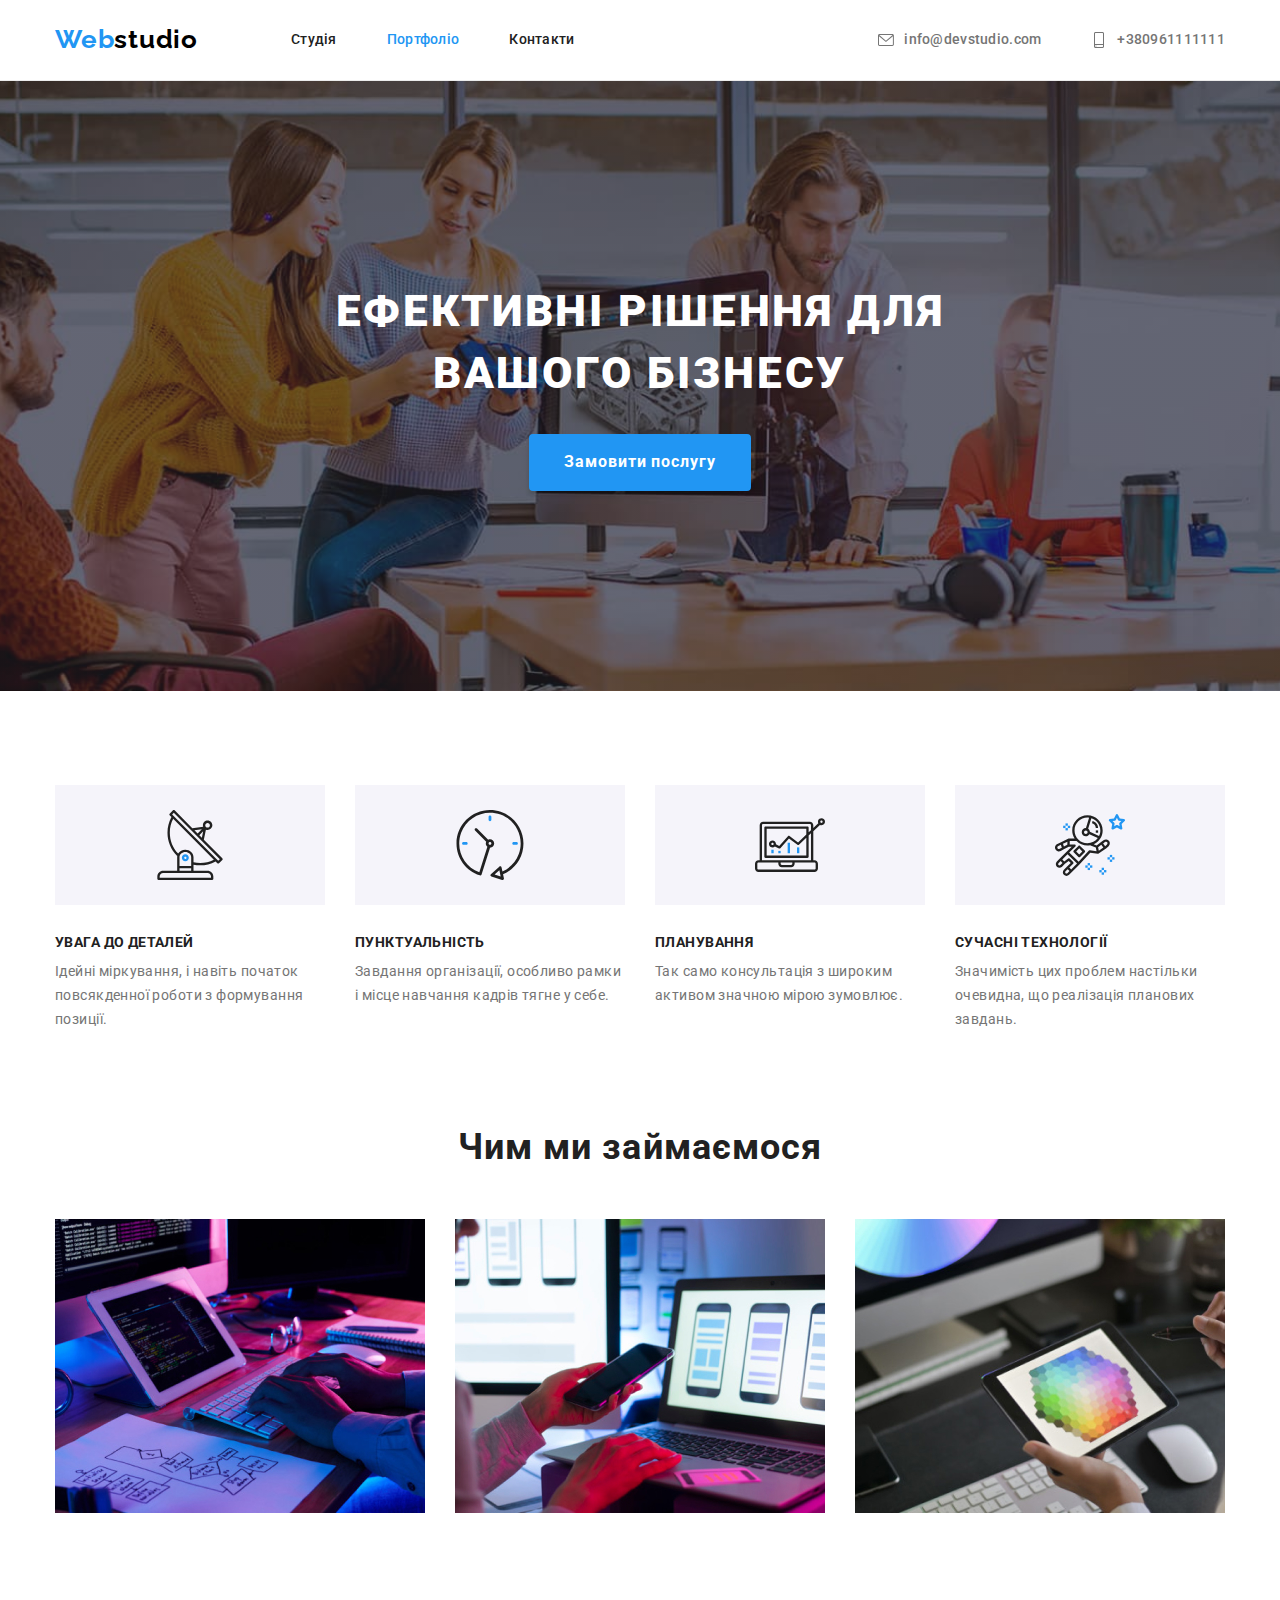
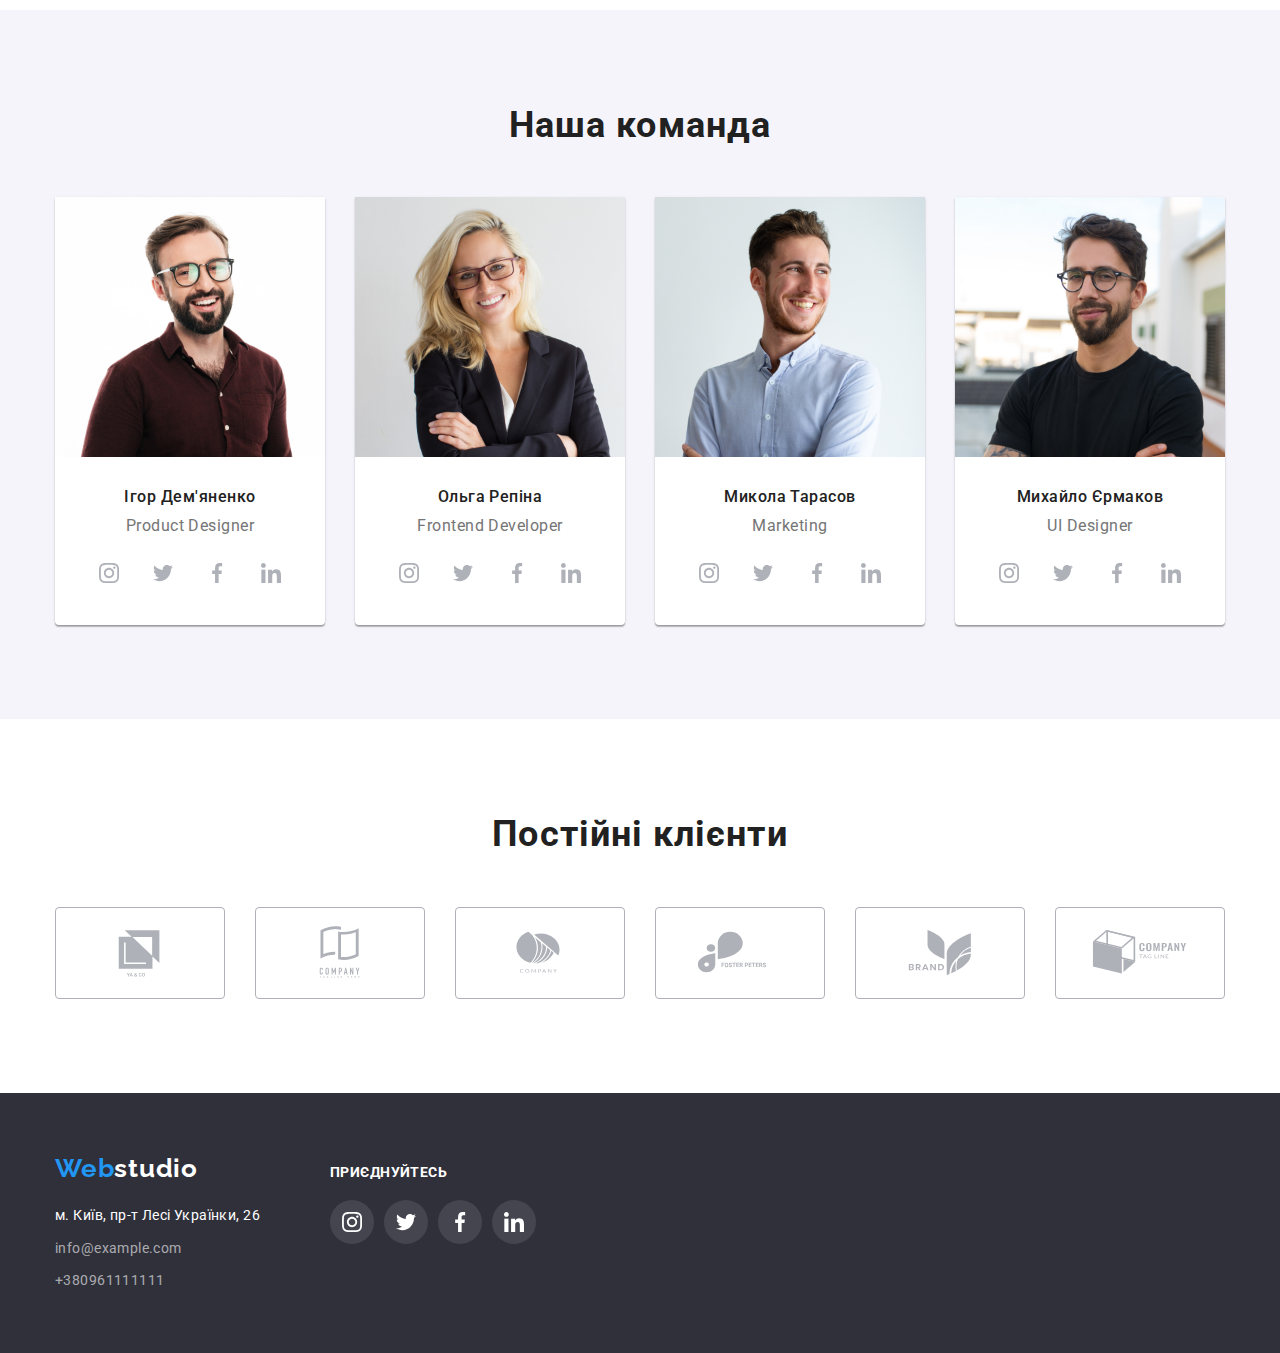
==== index.html @ 51676036 "Переніс дз з дз4" ====
<!DOCTYPE html>
<html lang="uk">
    <head>
        <meta charset="UTF-8" />
        <meta http-equiv="X-UA-Compatible" content="IE=edge" />
        <meta name="viewport" content="width=device-width, initial-scale=1.0" />
        <title>Webstudio</title>
        <link rel="preconnect" href="https://fonts.googleapis.com" />
        <link rel="preconnect" href="https://fonts.gstatic.com" crossorigin />
        <link rel="preconnect" href="https://fonts.googleapis.com">
        <link rel="preconnect" href="https://fonts.gstatic.com" crossorigin>
        <link href="https://fonts.googleapis.com/css2?family=Raleway:wght@700&family=Roboto:wght@400;500;700;900&display=swap"
            rel="stylesheet">
        <link rel="stylesheet" href="https://cdnjs.cloudflare.com/ajax/libs/modern-normalize/1.1.0/modern-normalize.min.css">
        <link href="./styles/style.css" rel="stylesheet" />
    </head>
    <body>
        <!-- Header================================================== -->
        <header class="header">
            <div class="header__container container">
                <nav class="header__nav">
                    <a href="./" class="links logo-link">Web<span class="logo-studio">studio</span>
                    </a>
                    <ul class="header__nav-list">
                        <li class="header__nav-item">
                            <a href="./" class="links header__nav-link">Студія</a>
                        </li>
                        <li class="header__nav-item">
                            <a href="./portfolio.html" class="links header__nav-link curent-link">Портфоліо</a>
                        </li>
                        <li class="header__nav-item">
                            <a href="" class="links header__nav-link">Контакти</a>
                        </li>
                    </ul>
                </nav>
                <ul class="header__contact-list lists">
                    <li class="header__contact-item">
                        <a href="mailto:info@devstudio.com" class="links header__contact-link">
                            <svg width="16px" height="16px" class="header__contact-icon">
                                <use href="./images/icons.svg#mail">
                                </use>
                            </svg>
                            info@devstudio.com</a>
                    </li>
                    <li class="header__contact-item">
                        <a href="tel:+380961111111" class="links header__contact-link">
                            <svg width="16px" height="16px" class="header__contact-icon">
                                <use href="./images/icons.svg#phone"></use>
                            </svg>
                            +380961111111</a>
                    </li>
                </ul>
            </div>
        </header>
        <!--Main content========================================== -->
        <main>
            <!--Order service==================================== -->
            <section class="hero overlay">
                <h1 class="hero__title">Ефективні рішення для <br/> вашого бізнесу</h1>
                <button type="button" class="hero__button">Замовити послугу</button>
            </section>
            <!--Hilites========================================== -->
            <section class="section">
                <h2 class="hilites__main-title visually-hidden">Відмінності</h2>
                <div class="container">
                    <ul class="lists hilites__list">
                        <li class="hilites__item">
                            <div class="hilites__thumb">
                                <svg width="70px" height="70px" class="hilites__icon">
                                    <use href="./images/icons.svg#antenna" ></use>
                                </svg>
                            </div>
                            <h3 class="hilites__title">УВАГА ДО ДЕТАЛЕЙ</h3>
                            <p class="hilites__par">
                                Ідейні міркування, і навіть початок повсякденної роботи з формування позиції.
                            </p>
                        </li>
                        <li class="hilites__item">
                            <div class="hilites__thumb">
                                <svg width="70px" height="70px" class="hilites__icon">
                                    <use href="./images/icons.svg#clock"></use>
                                </svg>
                            </div>
                            <h3 class="hilites__title">ПУНКТУАЛЬНІСТЬ</h3>
                            <p class="hilites__par">
                                Завдання організації, особливо рамки і місце навчання кадрів тягне у себе.
                            </p>
                        </li>
                        <li class="hilites__item">
                            <div class="hilites__thumb">
                                <svg width="70px" height="70px" class="hilites__icon">
                                    <use href="./images/icons.svg#diagram"></use>
                                </svg>
                            </div>
                            <h3 class="hilites__title">ПЛАНУВАННЯ</h3>
                            <p class="hilites__par">
                                Так само консультація з широким активом значною мірою зумовлює.
                            </p>
                        </li>
                        <li class="hilites__item">
                            <div class="hilites__thumb">
                                <svg width="70px" height="70px" class="hilites__icon">
                                    <use href="./images/icons.svg#astronaut"></use>
                                </svg>
                            </div>
                            <h3 class="hilites__title">СУЧАСНІ ТЕХНОЛОГІЇ</h3>
                            <p class="hilites__par">
                                Значимість цих проблем настільки очевидна, що реалізація планових завдань.
                            </p>
                        </li>
                    </ul>
                </div>
            </section>
            <!--Tasks========================================== -->
            <section class="tasks container">
                <h2 class="tasks__title titles">Чим ми займаємося</h2>
                <ul class="tasks__list lists">
                    <li class="tasks__item">
                        <img src="./images/box1.jpg" alt="Розробка програмного забезпечення" width="370"/>
                    </li>
                    <li class="tasks__item">
                        <img src="./images/img.jpg" alt="Тестування мобільного додатку" width="370"/>
                    </li>
                    <li class="tasks__item">
                        <img src="./images/img(1).jpg" alt="Робота з кольором" width="370"/>
                    </li>
                </ul>
            </section>
            <!--Team============================================ -->
            <section class="team__section section">
                <div class="container">
                    <h2 class="team__title titles">Наша команда</h2>
                    <ul class="lists team__list">
                        <li class="team__item">
                            <img class="team__img" src="./images/img(2).jpg" alt="Дизайнер" width="270"/>
                            <div class="team__card">
                                <h3 class="team__member">Ігор Дем'яненко</h3>
                                <p class="par team__member-position" lang="en">Product Designer</p>
                                <ul class="team__socials">
                                    <li class="team__socials-item"><a  class="team__socials-link" href="https://www.instagram.com" target="_blank">
                                        <svg class="team__socials-icon" width="20px" height="20px">
                                            <use href="./images/icons.svg#instagram"></use>
                                        </svg>
                                    </a></li>
                                    <li class="team__socials-item"><a class="team__socials-link" href="https://twitter.com/" target="_blank">
                                        <svg class="team__socials-icon" width="20px" height="20px">
                                            <use href="./images/icons.svg#twitter"></use>
                                        </svg>
                                    </a></li>
                                    <li class="team__socials-item"><a class="team__socials-link" href="https://www.facebook.com/" target="_blank">
                                        <svg class="team__socials-icon" width="20px" height="20px">
                                            <use href="./images/icons.svg#facebook">
                                            </use>
                                        </svg>
                                    </a></li>
                                    <li class="team__socials-item"><a class="team__socials-link" href="https://www.linkedin.com/" target="_blank">
                                        <svg class="team__socials-icon" width="20px" height="20px">
                                            <use href="./images/icons.svg#linkedin"></use>
                                        </svg>
                                    </a></li>
                                </ul>
                            </div>
                        </li>
                        <li class="team__item">
                            <img class="team__img" src="./images/img(3).jpg" alt="Разработчик" width="270"/>
                            <div class="team__card">
                                <h3 class="team__member">Ольга Репіна</h3>
                                <p class="par team__member-position" lang="en">Frontend Developer</p>
                                <ul class="team__socials">
                                    <li class="team__socials-item"><a class="team__socials-link" href="https://www.instagram.com" target="_blank">
                                            <svg class="team__socials-icon" width="20px" height="20px">
                                                <use href="./images/icons.svg#instagram"></use>
                                            </svg>
                                        </a></li>
                                    <li class="team__socials-item"><a class="team__socials-link" href="https://twitter.com/" target="_blank">
                                            <svg class="team__socials-icon" width="20px" height="20px">
                                                <use href="./images/icons.svg#twitter"></use>
                                            </svg>
                                        </a></li>
                                    <li class="team__socials-item"><a class="team__socials-link" href="https://www.facebook.com/" target="_blank">
                                            <svg class="team__socials-icon" width="20px" height="20px">
                                                <use href="./images/icons.svg#facebook">
                                                </use>
                                            </svg>
                                        </a></li>
                                    <li class="team__socials-item"><a class="team__socials-link" href="https://www.linkedin.com/" target="_blank">
                                            <svg class="team__socials-icon" width="20px" height="20px">
                                                <use href="./images/icons.svg#linkedin"></use>
                                            </svg>
                                        </a></li>
                                </ul>
                            </div>
                        </li>
                        <li class="team__item">
                            <img class="team__img" src="./images/img(4).jpg" alt="Маркетолог" width="270"/>
                            <div class="team__card">
                                <h3 class="team__member">Микола Тарасов</h3>
                                <p class="par team__member-position" lang="en">Marketing</p>
                                <ul class="team__socials">
                                    <li class="team__socials-item"><a class="team__socials-link" href="https://www.instagram.com" target="_blank">
                                            <svg class="team__socials-icon" width="20px" height="20px">
                                                <use href="./images/icons.svg#instagram"></use>
                                            </svg>
                                        </a></li>
                                    <li class="team__socials-item"><a class="team__socials-link" href="https://twitter.com/" target="_blank">
                                            <svg class="team__socials-icon" width="20px" height="20px">
                                                <use href="./images/icons.svg#twitter"></use>
                                            </svg>
                                        </a></li>
                                    <li class="team__socials-item"><a class="team__socials-link" href="https://www.facebook.com/" target="_blank">
                                            <svg class="team__socials-icon" width="20px" height="20px">
                                                <use href="./images/icons.svg#facebook">
                                                </use>
                                            </svg>
                                        </a></li>
                                    <li class="team__socials-item"><a class="team__socials-link" href="https://www.linkedin.com/" target="_blank">
                                            <svg class="team__socials-icon" width="20px" height="20px">
                                                <use href="./images/icons.svg#linkedin"></use>
                                            </svg>
                                        </a></li>
                                </ul>
                            </div>
                        </li>
                        <li class="team__item">
                            <img class="team__img" src="./images/img(5).jpg" alt="Дизайнер" width="270"/>
                            <div class="team__card">
                                <h3 class="team__member">Михайло Єрмаков</h3>
                                <p class="par team__member-position" lang="en">UI Designer</p>
                                <ul class="team__socials">
                                    <li class="team__socials-item"><a class="team__socials-link" href="https://www.instagram.com" target="_blank">
                                            <svg class="team__socials-icon" width="20px" height="20px">
                                                <use href="./images/icons.svg#instagram"></use>
                                            </svg>
                                        </a></li>
                                    <li class="team__socials-item"><a class="team__socials-link" href="https://twitter.com/" target="_blank">
                                            <svg class="team__socials-icon" width="20px" height="20px">
                                                <use href="./images/icons.svg#twitter"></use>
                                            </svg>
                                        </a></li>
                                    <li class="team__socials-item"><a class="team__socials-link" href="https://www.facebook.com/" target="_blank">
                                            <svg class="team__socials-icon" width="20px" height="20px">
                                                <use href="./images/icons.svg#facebook">
                                                </use>
                                            </svg>
                                        </a></li>
                                    <li class="team__socials-item"><a class="team__socials-link" href="https://www.linkedin.com/" target="_blank">
                                            <svg class="team__socials-icon" width="20px" height="20px">
                                                <use href="./images/icons.svg#linkedin"></use>
                                            </svg>
                                        </a></li>
                                </ul>
                            </div>
                        </li>
                    </ul>
                </div>
            </section>
            <!-- Clients======================================= -->
            <section class="clients__section section">
                <div class="container">
                    <h2 class="clients__title titles">Постійні клієнти</h2>
                    <ul class="clients__list">
                        <li class="clients__item"><a href="#" target="_blank" class="clients__link">
                            <svg class="clients__logo" width="106" height="60">
                                <use href="./images/icons.svg#logo1"></use>
                            </svg>
                        </a></li>
                        <li class="clients__item"><a href="#" target="_blank" class="clients__link">
                            <svg class="clients__logo" width="106" height="60">
                                <use href="./images/icons.svg#logo2"></use>
                            </svg>
                        </a></li>
                        <li class="clients__item"><a href="#" target="_blank" class="clients__link">
                            <svg class="clients__logo" width="106" height="60">
                                <use href="./images/icons.svg#logo3"></use>
                            </svg>
                        </a></li>
                        <li class="clients__item"><a href="#" target="_blank" class="clients__link">
                            <svg class="clients__logo" width="106" height="60">
                                <use href="./images/icons.svg#logo4"></use>
                            </svg>
                        </a></li>
                        <li class="clients__item"><a href="#" target="_blank" class="clients__link">
                            <svg class="clients__logo" width="106" height="60">
                                <use href="./images/icons.svg#logo5"></use>
                            </svg>
                        </a></li>
                        <li class="clients__item"><a href="#" target="_blank" class="clients__link">
                            <svg class="clients__logo" width="106" height="60">
                                <use href="./images/icons.svg#logo6"></use>
                            </svg>
                        </a></li>
                    </ul>
                </div>

            </section>
        </main>
        <!--Footer=========================================== -->
        <footer class="footer">
            <div class="container footer__container">
                <div class="footer__adress">
                    <a href="./" class="links logo-link footer__logo">
                        <span class="logo-web">Web</span><span class="footer-studio">studio</span>
                    </a>
                    <address>
                        <ul>
                            <li class="footer__item">
                                <a href="https://www.google.com.ua/maps" target="_blank" rel="noopener noreferrer"
                                    class="links address footer__contact footer__contact-adress">м. Київ, пр-т Лесі Українки, 26</a>
                            </li>
                            <li class="footer__item">
                                <a href="mailto:info@example.com" class="links footer__contact">info@example.com</a>
                            </li>
                            <li class="footer__item">
                                <a href="tel:+380961111111" class="links footer__contact">+380961111111</a>
                            </li>
                        </ul>
                    </address>
                </div>
                <div class="footer__socials">
                    <p class="socials__title">приєднуйтесь</p>
                    <ul class="footer__social-list">
                        <li class="footer__socials-item"><a class="footer__socials-link" href="https://www.instagram.com" target="_blank">
                                <svg class="footer__socials-icon" width="20px" height="20px">
                                    <use href="./images/icons.svg#instagram"></use>
                                </svg>
                            </a></li>
                        <li class="footer__socials-item"><a class="footer__socials-link" href="https://twitter.com/" target="_blank">
                                <svg class="footer__socials-icon" width="20px" height="20px">
                                    <use href="./images/icons.svg#twitter"></use>
                                </svg>
                            </a></li>
                        <li class="footer__socials-item"><a class="footer__socials-link" href="https://www.facebook.com/" target="_blank">
                                <svg class="footer__socials-icon" width="20px" height="20px">
                                    <use href="./images/icons.svg#facebook">
                                    </use>
                                </svg>
                            </a></li>
                        <li class="footer__socials-item"><a class="footer__socials-link" href="https://www.linkedin.com/" target="_blank">
                                <svg class="footer__socials-icon" width="20px" height="20px">
                                    <use href="./images/icons.svg#linkedin"></use>
                                </svg>
                            </a></li>
                    </ul>

                </div>
            </div>
        </footer>
    </body>
</html>
---- styles/style.css ----
/* Colors
primary background-color: #fff;
secondary background-color: #F5F4FA;
footer background-color: #2F303A;
titles color: #212121;
main text color: #757575;
acent color: #2196F3;


 */
:root {
    --main-font: "Roboto";
    --second-font: "Raleway";
    --titles-color: #212121;
    --acent-color: #2196F3;
    --text-color: #757575;
    --grey-color: #F5F4FA;
    --footer-color: #2F303A;
    --white-color: #ffffff;
    --black-color: #000000;
    --logo-gray: #AFB1B8;
    
    


}

body {
    background-color: var(--white-color);
    font-family: var(--main-font), sans-serif;
    color: var(--titles-color);
    padding: 0;
    margin: 0;
    font-weight: 400;
    font-size: 14px;
    
    
}

h1, h2, h3, h4, h5, h6 {
    margin: 0;
}

p {
    margin: 0;
    
}

.links {
    text-decoration: none;
}

ul {
    list-style: none;
    margin: 0;
    padding: 0;
}

.container {
    max-width: 1200px;
    margin: 0 auto;
    padding: 0 15px;

    
}

.section {
    padding-top: 94px;
    padding-bottom: 94px;
}

.visually-hidden {
    position: absolute;
    width: 1px;
    height: 1px;
    margin: -1px;
    border: 0;
    padding: 0;
    clip: rect(0 0 0 0);
    overflow: hidden;
}

/* Header ==================================*/

.header {
    border-bottom: 1px solid #ECECEC;
}

.header__container {
    display: flex;
    align-items: center;
    padding-top: 24px;
    padding-bottom: 25px;
    justify-content: space-between;
}

.header__nav {
    display: flex;
    align-items: center;
}

.header__nav-list {
    display: flex;
    margin-right: 302px;
}

.header__contact-list {
    display: flex;
    
}



.logo-link {
    font-family: var(--second-font);
    font-weight: 700;
    font-size: 26px;
    line-height: 1.2;
    letter-spacing: 0.03em;
    color: var(--acent-color);
    margin-right: 93px;
    
}


.logo-studio {
    color: var(--black-color);
    

}

.logo-link:hover *, .logo-link:focus * {
    color: var(--acent-color);

}



.header__nav-link {
    font-weight: 500;
    font-size: 14px;
    line-height: 1.1;
    letter-spacing: 0.02em;
    color: var(--titles-color);
    
    
}

.header__nav-item:not(:last-child) {
    margin-right: 50px;
}

.header__nav-link:hover, .header__nav-link:focus {
    color: var(--acent-color);
}

.curent-link {
    color: var(--acent-color);
}

.curent-link:hover, .curent-link:focus {
    color: var(--titles-color);
}

.header__contact-item:not(:last-child) {
    margin-right: 50px;
}

.header__contact-item {
    
}

.header__contact-link {
    font-weight: 500;
    font-size: 14px;
    line-height: 1.1;
    letter-spacing: 0.02em;
    color: var(--text-color);
    display: flex;
    align-items: center;

}

.header__contact-icon {
    display: inline-block;
    margin-right: 10px;
    fill: currentColor;
}

.header__contact-link:hover, .header__contact-link:focus {
    color: var(--acent-color);
}

/* Main================================== */
/* Order service========================= */

.hero {
    padding: 200px 0px 200px 0px;
    background-color: #C4C4C4;
    
}

.overlay {
    background-image: linear-gradient(0deg, rgba(47, 48, 58, 0.4), rgba(47, 48, 58, 0.4)), url(../images/heroimg.jpg);
    max-width: 1600px;
    margin-left: auto;
    margin-right: auto;
    background-size: cover;
    background-position: center;

}


.hero__title {
    font-weight: 900;
    font-size: 44px;
    line-height: 1.4;
    text-align: center;
    letter-spacing: 0.06em;
    text-transform: uppercase;
    color: var(--white-color);
    margin: 0px 0px 30px 0px;
}

.hero__button {
    background: var(--acent-color);
    border: solid;
    border-radius: 4px;
    border-color: var(--acent-color);
    color: var(--white-color);
    padding: 10px 32px;
    cursor: pointer;
    font-family: inherit;
    font-weight: 700;
    font-size: 16px;
    line-height: 1.9;
    letter-spacing: 0.06em;
    box-shadow: 0px 4px 4px rgba(0, 0, 0, 0.15);
    transition: all 0.3s ease-out;
    display: block;
    margin: 0 auto;
}

.hero__button:hover, .hero__button:focus {
    background-color: transparent;
    color: var(--acent-color);

}

.hero__button:active {
    color: var(--white-color);
    border-color: var(--white-color);
}

/* Hilites=============================== */



.hilites__list {
    display: flex;
}

.hilites__item {
    width: 270px;
}

.hilites__item:not(:last-child) {
    margin-right: 30px;
}

.hilites__thumb {
    background-color: var(--grey-color);
    height: 120px;
    margin-bottom: 30px;
    display: flex;
    align-items: center;
    justify-content: center;


}

.hilites__icon {


}

.hilites__title {
    font-weight: 700;
    font-size: 14px;
    line-height: 1.1;
    letter-spacing: 0.03em;
    text-transform: uppercase;
    color: var(--titles-color);
    margin: 0px 0px 10px 0px;
}

.hilites__par {
    line-height: 1.7;
    letter-spacing: 0.03em;
    color: var(--text-color);
   
}

/* Tasks=============================== */

.titles {
    font-weight: 700;
    font-size: 36px;
    line-height: 1.2;
    text-align: center;
    letter-spacing: 0.03em;
    color: var(--titles-color);
    margin: 0px 0px 50px 0px;
}

.tasks__list {
    display: flex;
    justify-content: space-between;
    padding-bottom: 94px;

}

/* Team================================ */

.team__section {
    background-color: var(--grey-color);
}

.team__list {
    display: flex;
    justify-content: space-between;
}

.team__item {
    background-color: var(--white-color);
    box-shadow: 0px 1px 3px rgba(0, 0, 0, 0.12), 0px 1px 1px rgba(0, 0, 0, 0.14), 0px 2px 1px rgba(0, 0, 0, 0.2);
    border-radius: 0px 0px 4px 4px;
}

.team__img {
    display: block;
}

.team__card {
    padding: 30px 32px;
    
}

.team__member {
    font-weight: 500;
    font-size: 16px;
    line-height: 1.2;
    text-align: center;
    letter-spacing: 0.03em;
    color: var(--titles-color);
    margin: 0px 0px 10px 0px;

}

.team__member-position {
    font-size: 16px;
    line-height: 1.2;
    text-align: center;
    letter-spacing: 0.03em;
    color: var(--text-color);
    margin-bottom: 16px;
}

.team__socials {
    display: flex;
}

.team__socials-link {
    display: block;
    width: 44px;
    height: 44px;
    border-radius: 50%;
    background-color: transparent;
    color: var(--text-color);
    padding: 12px;
  
}

.team__socials-item:not(:last-child) {
    margin-right: 10px;
}

.team__socials-icon {
    fill: var(--logo-gray);
}

.team__socials-link:hover,
.team__socials-link:focus {
    background-color: var(--acent-color);
}

.team__socials-link:hover .team__socials-icon,
.team__socials-link:focus .team__socials-icon {
    fill: var(--white-color);
}

/* Clients============================ */

.clients__list {
    display: flex;
    justify-content: space-between;
}



.clients__link {
    display: block;
    width: 170px;
    height: 92px;
    border: 1px solid var(--logo-gray);
    border-radius: 4px;
    display: flex;
    align-items: center;
    justify-content: center;
}

.clients__logo {
    fill: var(--logo-gray);

}

.clients__link:hover, .clients__link:focus {
    border-color: var(--acent-color);
}

.clients__link:hover .clients__logo,
.clients__link:focus .clients__logo {
    fill: var(--acent-color);
}





/* Footer================================ */

.footer {
    background-color: var(--footer-color);
    padding: 60px 0;

}

.footer-studio {
    color: var(--white-color);
}

.footer__logo {
    display: inline-block;
    margin: 0px 0px 20px 0px;
}

.footer__logo:hover *, .footer__logo:focus * {
    color: var(--acent-color);
}

.footer__item:not(:last-child) {

    margin-bottom: 9px;
}

.footer__contact {
    font-weight: 400;
    font-style: normal;
    font-size: 14px;
    line-height: 1.7;
    letter-spacing: 0.03em;
    color: rgba(255, 255, 255, 0.6);
}

.footer__contact-adress {
    color: var(--white-color);
}

.footer__contact:hover, .footer__contact:focus {
    color: var(--acent-color);
}

.footer__container {
    display: flex;
    align-items: baseline;
}

.footer__adress {
    margin-right: 70px;
}

.socials__title {
    font-weight: 700;
    font-size: 14px;
    line-height: 1.1;
    letter-spacing: 0.03em;
    text-transform: uppercase;
    color: var(--white-color);
    margin-bottom: 20px;
}

.footer__socials {
    display: flex;
    flex-direction: column;
    
}

.footer__social-list {
    display: flex;
}

.footer__socials-icon {
    fill: var(--white-color);
}

.footer__socials-link {
    display: block;
        width: 44px;
        height: 44px;
        border-radius: 50%;
        background-color: rgba(255, 255, 255, 0.1);
        color: var(--text-color);
        padding: 12px;
}

.footer__socials-item:not(:last-child) {
    margin-right: 10px;

}

.footer__socials-link:hover, .footer__socials-link:focus {
    background-color: var(--acent-color);
}




/* Portfolio Page========================= */



.portfolio__btn-list {
    display: flex;
    align-items: center;
    justify-content: center;
    margin-bottom: 50px;
}

.btn-list__item:not(:last-child) {
    margin-right: 8px;
}

.portfolio__button {
    background: var(--grey-color);
    border-radius: 4px;
    border: none;
    font-family: inherit;
    font-weight: 500;
    font-size: 16px;
    line-height: 1.6;
    text-align: center;
    letter-spacing: 0.03em;
    color: var(--titles-color);
    padding: 6px 22px;
    transition: all 0.3s ease-out;
    cursor: pointer;
}

.portfolio__button:hover, .portfolio__button:focus {
    background: var(--acent-color);
    box-shadow: 0px 3px 1px rgba(0, 0, 0, 0.1), 0px 1px 2px rgba(0, 0, 0, 0.08), 0px 2px 2px rgba(0, 0, 0, 0.12);
    border-radius: 4px;
    color: var(--white-color);
}

.portfolio__button:active {
    background-color: var(--grey-color);
    color: var(--acent-color);
    
}

/* Works ===================== */

.works {
    display: flex;
    flex-wrap: wrap;
    justify-content: center;
    gap: 30px;
    flex-basis: calc((100% - 60px) / 3);
    
}

.works__item:hover {
    box-shadow: 0px 1px 1px rgba(0, 0, 0, 0.12), 0px 4px 4px rgba(0, 0, 0, 0.06), 1px 4px 6px rgba(0, 0, 0, 0.16);
}



.works__image {
    display: block;
}

.works__card {
    padding: 20px 24px;
    border-left: 1px solid #EEEEEE;
    border-right: 1px solid #EEEEEE;
    border-bottom: 1px solid #EEEEEE;
}

.works__title {
    font-weight: 700;
    font-size: 18px;
    line-height: 2;
    letter-spacing: 0.06em;
    color: var(--titles-color);
    margin: 0px 0px 4px 0px;

}

.works__text {
    font-size: 16px;
    line-height: 1.9;
    letter-spacing: 0.03em;
    color: var(--text-color);
    
}
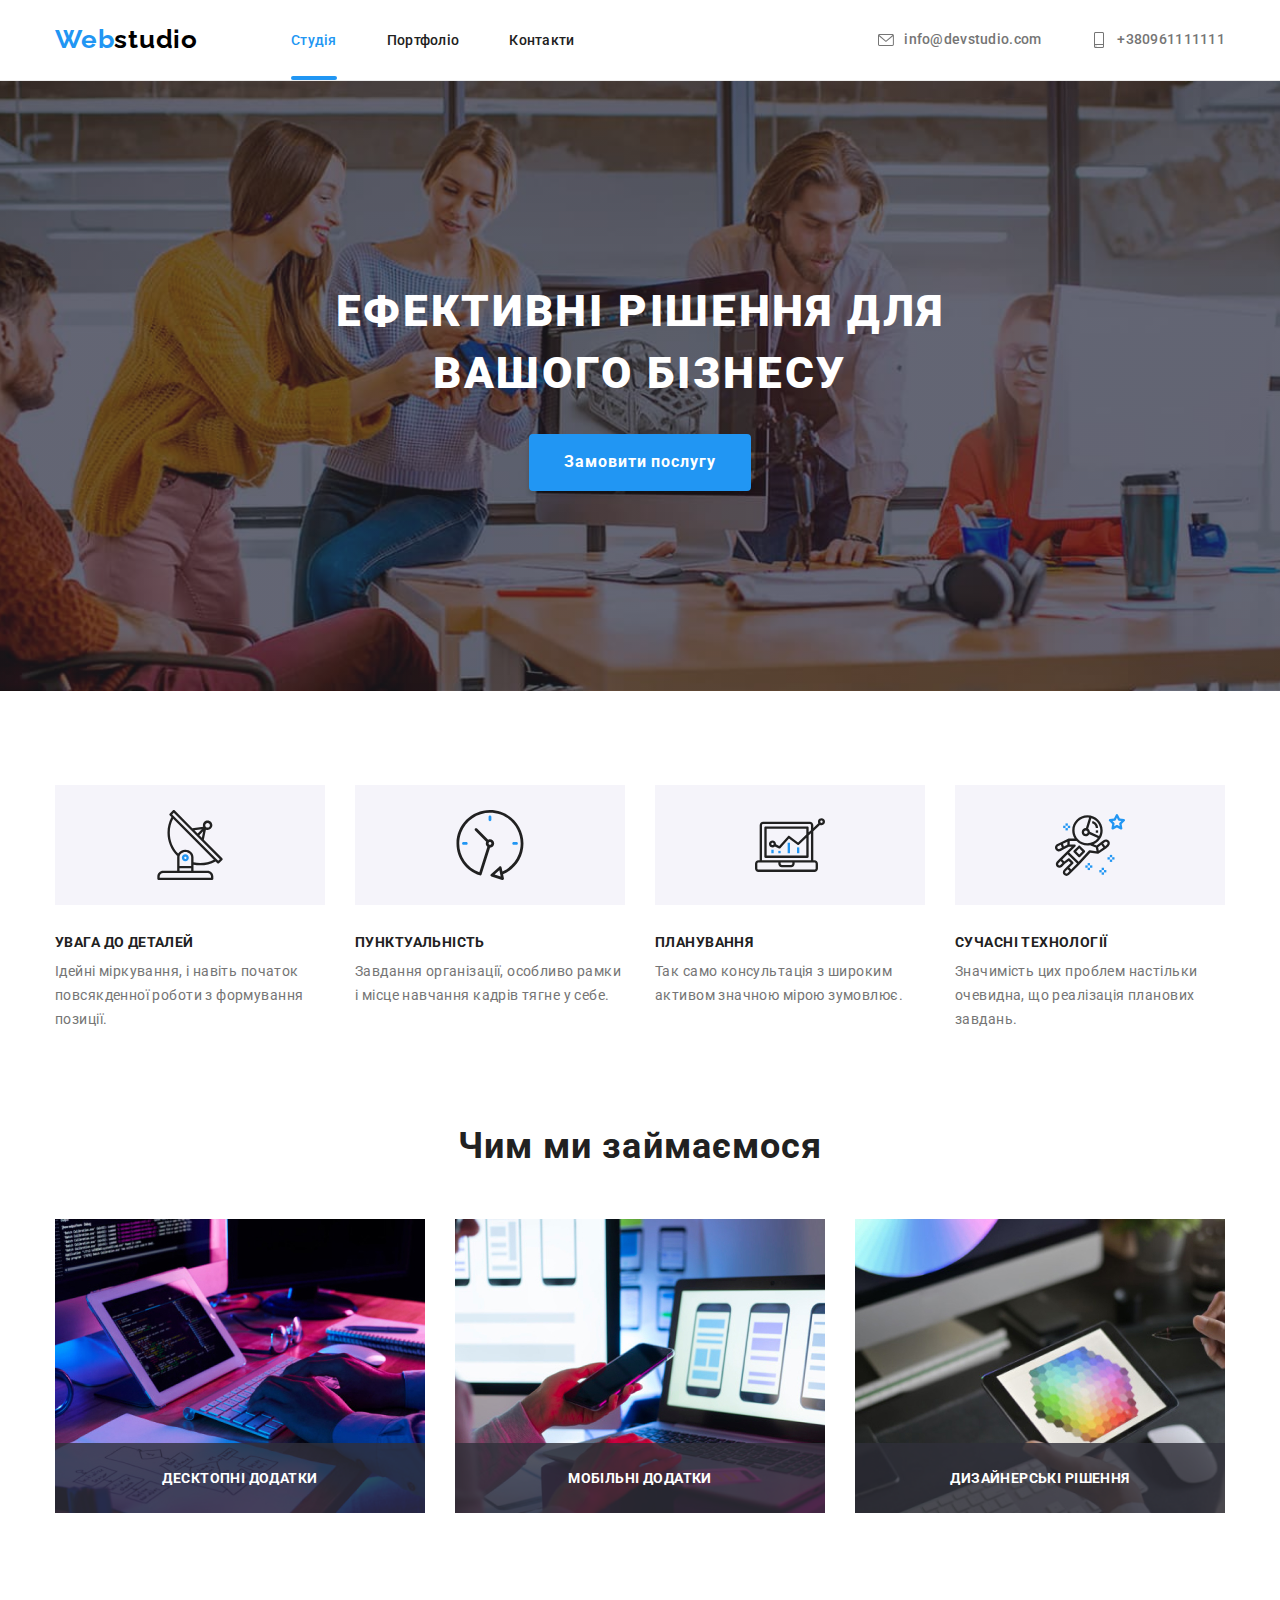
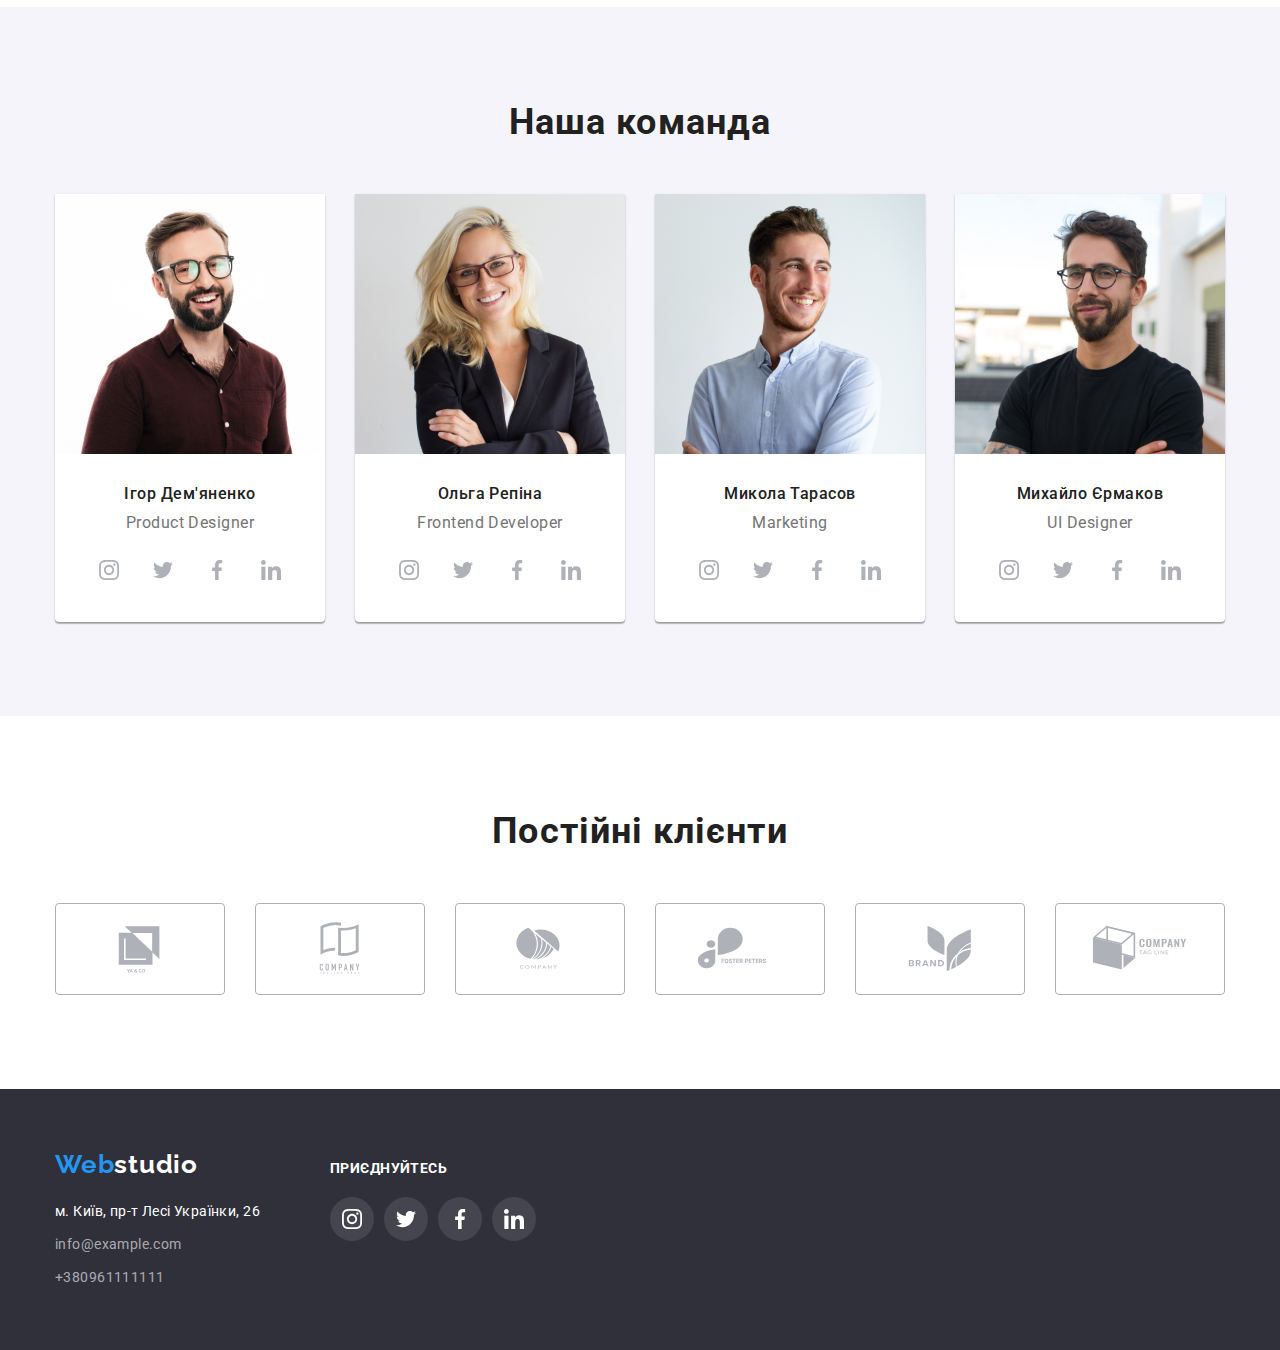
==== commit 9f9d0085: "5дз без анімацій" ====
--- a/index.html
+++ b/index.html
@@ -22,11 +22,11 @@
                     <a href="./" class="links logo-link">Web<span class="logo-studio">studio</span>
                     </a>
                     <ul class="header__nav-list">
+                        <li class="header__nav-item ">
+                            <a href="./" class="links header__nav-link curent-link">Студія</a>
+                        </li>
                         <li class="header__nav-item">
-                            <a href="./" class="links header__nav-link">Студія</a>
-                        </li>
-                        <li class="header__nav-item">
-                            <a href="./portfolio.html" class="links header__nav-link curent-link">Портфоліо</a>
+                            <a href="./portfolio.html" class="links header__nav-link ">Портфоліо</a>
                         </li>
                         <li class="header__nav-item">
                             <a href="" class="links header__nav-link">Контакти</a>
@@ -56,8 +56,8 @@
         <main>
             <!--Order service==================================== -->
             <section class="hero overlay">
-                <h1 class="hero__title">Ефективні рішення для <br/> вашого бізнесу</h1>
-                <button type="button" class="hero__button">Замовити послугу</button>
+                <h1 class="hero__title">Ефективні рішення для вашого бізнесу</h1>
+                <button type="button" class="hero__button" data-modal-open>Замовити послугу</button>
             </section>
             <!--Hilites========================================== -->
             <section class="section">
@@ -116,18 +116,30 @@
                 <h2 class="tasks__title titles">Чим ми займаємося</h2>
                 <ul class="tasks__list lists">
                     <li class="tasks__item">
-                        <img src="./images/box1.jpg" alt="Розробка програмного забезпечення" width="370"/>
+                        <div class="tasks__overlay">
+                            <h3 class="tasks__overlay-title">Десктопні додатки</h3>
+                        </div>
+                        <img class="tasks__img" src="./images/box1.jpg" alt="Розробка програмного забезпечення" width="370"/>
+                        
                     </li>
                     <li class="tasks__item">
-                        <img src="./images/img.jpg" alt="Тестування мобільного додатку" width="370"/>
+                        <div class="tasks__overlay">
+                            <h3 class="tasks__overlay-title">Мобільні додатки</h3>
+                        </div>
+                        <img class="tasks__img" src="./images/img.jpg" alt="Тестування мобільного додатку" width="370"/>
+                        
                     </li>
                     <li class="tasks__item">
-                        <img src="./images/img(1).jpg" alt="Робота з кольором" width="370"/>
+                        <div class="tasks__overlay">
+                            <h3 class="tasks__overlay-title">Дизайнерські рішення</h3>
+                        </div>
+                        <img class="tasks__img" src="./images/img(1).jpg" alt="Робота з кольором" width="370"/>
+                        
                     </li>
                 </ul>
             </section>
             <!--Team============================================ -->
-            <section class="team__section section">
+            <section class="section team__section">
                 <div class="container">
                     <h2 class="team__title titles">Наша команда</h2>
                     <ul class="lists team__list">
@@ -345,5 +357,17 @@
                 </div>
             </div>
         </footer>
+        <!-- Modal============================================ -->
+        <div class="backdrop is-hidden" data-modal>
+            <div class="modal">
+                <button class="closebtn" type="button" data-modal-close>
+                    <svg class="closebtn-icon" width="18px" height="18px">
+                        <use href="./images/icons.svg#closebtn"></use>
+                    </svg>
+                </button>
+                
+            </div>
+        </div>
+<script src="./js/modal.js"></script>
     </body>
 </html>
--- a/styles/style.css
+++ b/styles/style.css
@@ -9,20 +9,16 @@
 
  */
 :root {
-    --main-font: "Roboto";
-    --second-font: "Raleway";
+    --main-font: 'Roboto';
+    --second-font: 'Raleway';
     --titles-color: #212121;
-    --acent-color: #2196F3;
+    --acent-color: #2196f3;
     --text-color: #757575;
-    --grey-color: #F5F4FA;
-    --footer-color: #2F303A;
+    --grey-color: #f5f4fa;
+    --footer-color: #2f303a;
     --white-color: #ffffff;
     --black-color: #000000;
-    --logo-gray: #AFB1B8;
-    
-    
-
-
+    --logo-gray: #afb1b8;
 }
 
 body {
@@ -33,17 +29,71 @@
     margin: 0;
     font-weight: 400;
     font-size: 14px;
-    
-    
-}
-
-h1, h2, h3, h4, h5, h6 {
+}
+
+/* сброс 
+ html {
+     box-sizing: border-box;
+ }
+
+ *,
+ *::before,
+ *::after {
+ box-sizing: inherit;
+ h1,
+ h2,
+ h3,
+ h4,
+ h5,
+ h6,
+ p {
+ margin: 0;
+ }
+
+ ul,
+ ol {
+ margin: 0;
+ padding-left: 0;
+ }
+
+ button {
+ cursor: pointer;
+ }
+
+ img {
+ display: block;
+ max-width: 100%;
+ height: auto;
+ }
+
+ .visually-hidden {
+ position: absolute;
+ white-space: nowrap;
+ width: 1px;
+ height: 1px;
+ overflow: hidden;
+ border: 0;
+ padding: 0;
+ clip: rect(0 0 0 0);
+ clip-path: inset(50%);
+ margin: -1px;
+ }  */
+
+h1,
+h2,
+h3,
+h4,
+h5,
+h6 {
     margin: 0;
 }
 
 p {
     margin: 0;
-    
+}
+
+button {
+    cursor: pointer;
 }
 
 .links {
@@ -60,8 +110,6 @@
     max-width: 1200px;
     margin: 0 auto;
     padding: 0 15px;
-
-    
 }
 
 .section {
@@ -83,15 +131,15 @@
 /* Header ==================================*/
 
 .header {
-    border-bottom: 1px solid #ECECEC;
+    border-bottom: 1px solid #ececec;
 }
 
 .header__container {
     display: flex;
-    align-items: center;
-    padding-top: 24px;
-    padding-bottom: 25px;
+
+    align-items: center;
     justify-content: space-between;
+    min-height: 80px;
 }
 
 .header__nav {
@@ -101,17 +149,14 @@
 
 .header__nav-list {
     display: flex;
-    margin-right: 302px;
 }
 
 .header__contact-list {
     display: flex;
-    
-}
-
-
+}
 
 .logo-link {
+    display: block;
     font-family: var(--second-font);
     font-weight: 700;
     font-size: 26px;
@@ -119,22 +164,16 @@
     letter-spacing: 0.03em;
     color: var(--acent-color);
     margin-right: 93px;
-    
-}
-
+}
 
 .logo-studio {
     color: var(--black-color);
-    
-
-}
-
-.logo-link:hover *, .logo-link:focus * {
-    color: var(--acent-color);
-
-}
-
-
+}
+
+.logo-link:hover *,
+.logo-link:focus * {
+    color: var(--acent-color);
+}
 
 .header__nav-link {
     font-weight: 500;
@@ -142,15 +181,18 @@
     line-height: 1.1;
     letter-spacing: 0.02em;
     color: var(--titles-color);
-    
-    
+}
+
+.header__nav-item {
+    position: relative;
 }
 
 .header__nav-item:not(:last-child) {
     margin-right: 50px;
 }
 
-.header__nav-link:hover, .header__nav-link:focus {
+.header__nav-link:hover,
+.header__nav-link:focus {
     color: var(--acent-color);
 }
 
@@ -158,16 +200,24 @@
     color: var(--acent-color);
 }
 
-.curent-link:hover, .curent-link:focus {
+.curent-link::after {
+    content: '';
+    position: absolute;
+    bottom: -32px;
+    display: block;
+    height: 4px;
+    width: 100%;
+    border-radius: 2px;
+    background-color: var(--acent-color);
+}
+
+.curent-link:hover,
+.curent-link:focus {
     color: var(--titles-color);
 }
 
 .header__contact-item:not(:last-child) {
     margin-right: 50px;
-}
-
-.header__contact-item {
-    
 }
 
 .header__contact-link {
@@ -178,7 +228,6 @@
     color: var(--text-color);
     display: flex;
     align-items: center;
-
 }
 
 .header__contact-icon {
@@ -187,7 +236,8 @@
     fill: currentColor;
 }
 
-.header__contact-link:hover, .header__contact-link:focus {
+.header__contact-link:hover,
+.header__contact-link:focus {
     color: var(--acent-color);
 }
 
@@ -195,21 +245,22 @@
 /* Order service========================= */
 
 .hero {
+    display: flex;
+    flex-direction: column;
     padding: 200px 0px 200px 0px;
-    background-color: #C4C4C4;
-    
+    background-color: #c4c4c4;
+    align-items: center;
 }
 
 .overlay {
-    background-image: linear-gradient(0deg, rgba(47, 48, 58, 0.4), rgba(47, 48, 58, 0.4)), url(../images/heroimg.jpg);
+    background-image: linear-gradient(0deg, rgba(47, 48, 58, 0.4), rgba(47, 48, 58, 0.4)),
+        url(../images/heroimg.jpg);
     max-width: 1600px;
     margin-left: auto;
     margin-right: auto;
     background-size: cover;
     background-position: center;
-
-}
-
+}
 
 .hero__title {
     font-weight: 900;
@@ -219,7 +270,8 @@
     letter-spacing: 0.06em;
     text-transform: uppercase;
     color: var(--white-color);
-    margin: 0px 0px 30px 0px;
+    margin-bottom: 30px;
+    max-width: 696px;
 }
 
 .hero__button {
@@ -241,10 +293,10 @@
     margin: 0 auto;
 }
 
-.hero__button:hover, .hero__button:focus {
+.hero__button:hover,
+.hero__button:focus {
     background-color: transparent;
     color: var(--acent-color);
-
 }
 
 .hero__button:active {
@@ -253,8 +305,6 @@
 }
 
 /* Hilites=============================== */
-
-
 
 .hilites__list {
     display: flex;
@@ -275,13 +325,6 @@
     display: flex;
     align-items: center;
     justify-content: center;
-
-
-}
-
-.hilites__icon {
-
-
 }
 
 .hilites__title {
@@ -298,7 +341,6 @@
     line-height: 1.7;
     letter-spacing: 0.03em;
     color: var(--text-color);
-   
 }
 
 /* Tasks=============================== */
@@ -317,7 +359,36 @@
     display: flex;
     justify-content: space-between;
     padding-bottom: 94px;
-
+}
+
+.tasks__item {
+    position: relative;
+}
+
+.tasks__img {
+    display: block;
+}
+
+.tasks__overlay {
+    position: absolute;
+    display: flex;
+    align-items: center;
+    justify-content: center;
+    background-color: rgba(47, 48, 58, 0.8);
+    bottom: 0;
+    width: 100%;
+    height: 70px;
+}
+
+.tasks__overlay-title {
+    position: absolute;
+    font-weight: 700;
+    font-size: 14px;
+    line-height: 16px;
+    text-align: center;
+    letter-spacing: 0.03em;
+    text-transform: uppercase;
+    color: var(--white-color);
 }
 
 /* Team================================ */
@@ -333,7 +404,8 @@
 
 .team__item {
     background-color: var(--white-color);
-    box-shadow: 0px 1px 3px rgba(0, 0, 0, 0.12), 0px 1px 1px rgba(0, 0, 0, 0.14), 0px 2px 1px rgba(0, 0, 0, 0.2);
+    box-shadow: 0px 1px 3px rgba(0, 0, 0, 0.12), 0px 1px 1px rgba(0, 0, 0, 0.14),
+        0px 2px 1px rgba(0, 0, 0, 0.2);
     border-radius: 0px 0px 4px 4px;
 }
 
@@ -343,7 +415,6 @@
 
 .team__card {
     padding: 30px 32px;
-    
 }
 
 .team__member {
@@ -354,7 +425,6 @@
     letter-spacing: 0.03em;
     color: var(--titles-color);
     margin: 0px 0px 10px 0px;
-
 }
 
 .team__member-position {
@@ -378,7 +448,6 @@
     background-color: transparent;
     color: var(--text-color);
     padding: 12px;
-  
 }
 
 .team__socials-item:not(:last-child) {
@@ -405,8 +474,6 @@
     display: flex;
     justify-content: space-between;
 }
-
-
 
 .clients__link {
     display: block;
@@ -421,10 +488,10 @@
 
 .clients__logo {
     fill: var(--logo-gray);
-
-}
-
-.clients__link:hover, .clients__link:focus {
+}
+
+.clients__link:hover,
+.clients__link:focus {
     border-color: var(--acent-color);
 }
 
@@ -433,16 +500,11 @@
     fill: var(--acent-color);
 }
 
-
-
-
-
 /* Footer================================ */
 
 .footer {
     background-color: var(--footer-color);
     padding: 60px 0;
-
 }
 
 .footer-studio {
@@ -454,12 +516,12 @@
     margin: 0px 0px 20px 0px;
 }
 
-.footer__logo:hover *, .footer__logo:focus * {
+.footer__logo:hover *,
+.footer__logo:focus * {
     color: var(--acent-color);
 }
 
 .footer__item:not(:last-child) {
-
     margin-bottom: 9px;
 }
 
@@ -476,7 +538,8 @@
     color: var(--white-color);
 }
 
-.footer__contact:hover, .footer__contact:focus {
+.footer__contact:hover,
+.footer__contact:focus {
     color: var(--acent-color);
 }
 
@@ -502,7 +565,6 @@
 .footer__socials {
     display: flex;
     flex-direction: column;
-    
 }
 
 .footer__social-list {
@@ -515,29 +577,24 @@
 
 .footer__socials-link {
     display: block;
-        width: 44px;
-        height: 44px;
-        border-radius: 50%;
-        background-color: rgba(255, 255, 255, 0.1);
-        color: var(--text-color);
-        padding: 12px;
+    width: 44px;
+    height: 44px;
+    border-radius: 50%;
+    background-color: rgba(255, 255, 255, 0.1);
+    color: var(--text-color);
+    padding: 12px;
 }
 
 .footer__socials-item:not(:last-child) {
     margin-right: 10px;
-
-}
-
-.footer__socials-link:hover, .footer__socials-link:focus {
+}
+
+.footer__socials-link:hover,
+.footer__socials-link:focus {
     background-color: var(--acent-color);
 }
 
-
-
-
 /* Portfolio Page========================= */
-
-
 
 .portfolio__btn-list {
     display: flex;
@@ -566,9 +623,11 @@
     cursor: pointer;
 }
 
-.portfolio__button:hover, .portfolio__button:focus {
+.portfolio__button:hover,
+.portfolio__button:focus {
     background: var(--acent-color);
-    box-shadow: 0px 3px 1px rgba(0, 0, 0, 0.1), 0px 1px 2px rgba(0, 0, 0, 0.08), 0px 2px 2px rgba(0, 0, 0, 0.12);
+    box-shadow: 0px 3px 1px rgba(0, 0, 0, 0.1), 0px 1px 2px rgba(0, 0, 0, 0.08),
+        0px 2px 2px rgba(0, 0, 0, 0.12);
     border-radius: 4px;
     color: var(--white-color);
 }
@@ -576,7 +635,6 @@
 .portfolio__button:active {
     background-color: var(--grey-color);
     color: var(--acent-color);
-    
 }
 
 /* Works ===================== */
@@ -587,24 +645,48 @@
     justify-content: center;
     gap: 30px;
     flex-basis: calc((100% - 60px) / 3);
-    
 }
 
 .works__item:hover {
-    box-shadow: 0px 1px 1px rgba(0, 0, 0, 0.12), 0px 4px 4px rgba(0, 0, 0, 0.06), 1px 4px 6px rgba(0, 0, 0, 0.16);
-}
-
-
+    box-shadow: 0px 1px 1px rgba(0, 0, 0, 0.12), 0px 4px 4px rgba(0, 0, 0, 0.06),
+        1px 4px 6px rgba(0, 0, 0, 0.16);
+}
+
+.works__item:hover .works__description {
+    opacity: 1;
+}
 
 .works__image {
     display: block;
+}
+
+.works__thumb {
+    position: relative;
+}
+
+.works__description {
+    position: absolute;
+    left: 0;
+    top: 0;
+    width: 100%;
+    height: 100%;
+    padding: 24px;
+    overflow: hidden;
+    display: block;
+    font-weight: 400;
+    font-size: 18px;
+    line-height: 1.56;
+    letter-spacing: 0.03em;
+    color: var(--white-color);
+    background-color: rgba(33, 150, 243, 0.9);
+    opacity: 0;
 }
 
 .works__card {
     padding: 20px 24px;
-    border-left: 1px solid #EEEEEE;
-    border-right: 1px solid #EEEEEE;
-    border-bottom: 1px solid #EEEEEE;
+    border-left: 1px solid #eeeeee;
+    border-right: 1px solid #eeeeee;
+    border-bottom: 1px solid #eeeeee;
 }
 
 .works__title {
@@ -614,7 +696,6 @@
     letter-spacing: 0.06em;
     color: var(--titles-color);
     margin: 0px 0px 4px 0px;
-
 }
 
 .works__text {
@@ -622,7 +703,56 @@
     line-height: 1.9;
     letter-spacing: 0.03em;
     color: var(--text-color);
-    
-}
-
-
+}
+
+/* Modal============================= */
+
+.backdrop {
+    position: fixed;
+    top: 0;
+    left: 0;
+    width: 100%;
+    height: 100%;
+    background-color: rgba(0, 0, 0, 0.2);
+}
+
+.modal {
+    position: absolute;
+    top: 50%;
+    left: 50%;
+    transform: translate(-50%, -50%);
+    width: 528px;
+    height: 581px;
+    background: #ffffff;
+    box-shadow: 0px 1px 3px rgba(0, 0, 0, 0.12), 0px 1px 1px rgba(0, 0, 0, 0.14),
+        0px 2px 1px rgba(0, 0, 0, 0.2);
+    border-radius: 4px;
+}
+
+.closebtn {
+    position: absolute;
+    top: 8px;
+    right: 8px;
+    display: flex;
+    background: var(--white-color);
+    border: 1px solid rgba(0, 0, 0, 0.1);
+    border-radius: 50%;
+    width: 30px;
+    height: 30px;
+    justify-content: center;
+    align-items: center;
+}
+
+.closebtn-icon {
+    fill: var(--black-color);
+}
+
+.closebtn:hover .closebtn-icon {
+    fill: var(--acent-color);
+}
+
+.is-hidden {
+    opacity: 0;
+    visibility: hidden;
+    pointer-events: none;
+}
